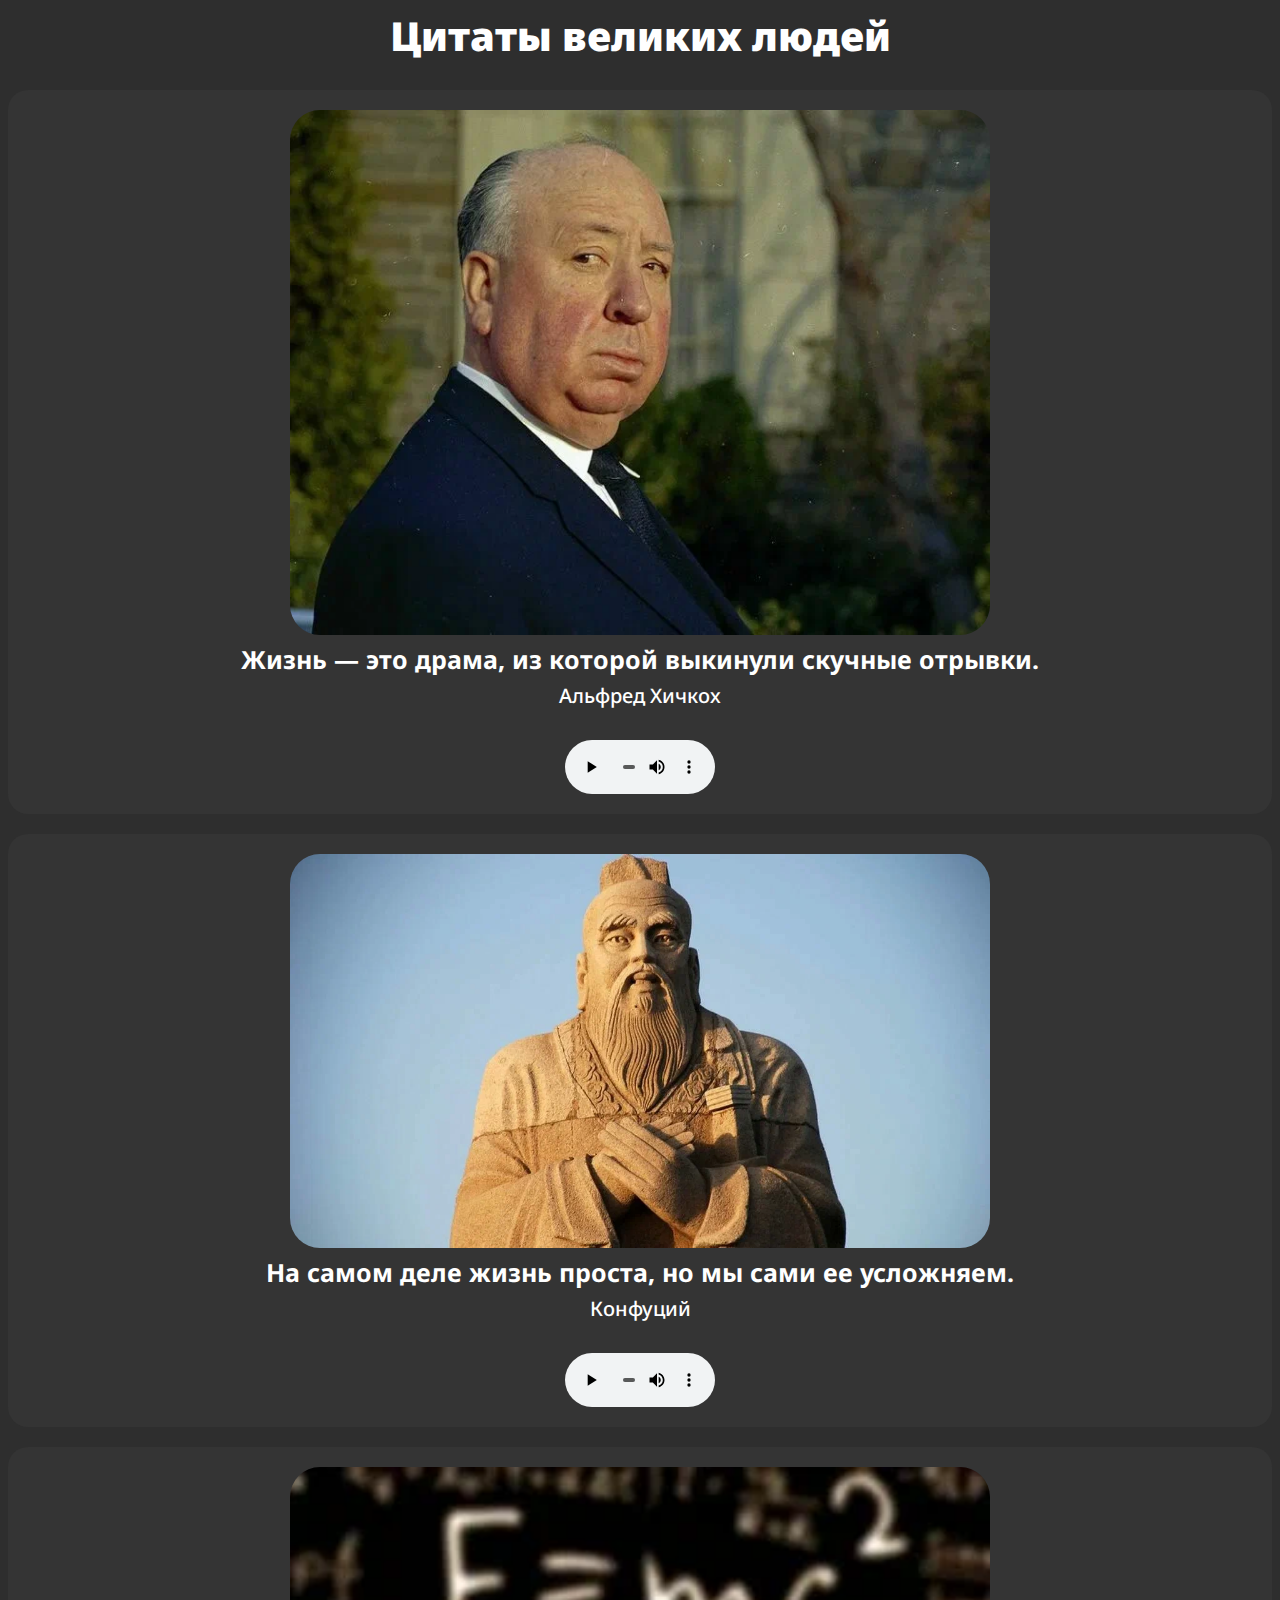
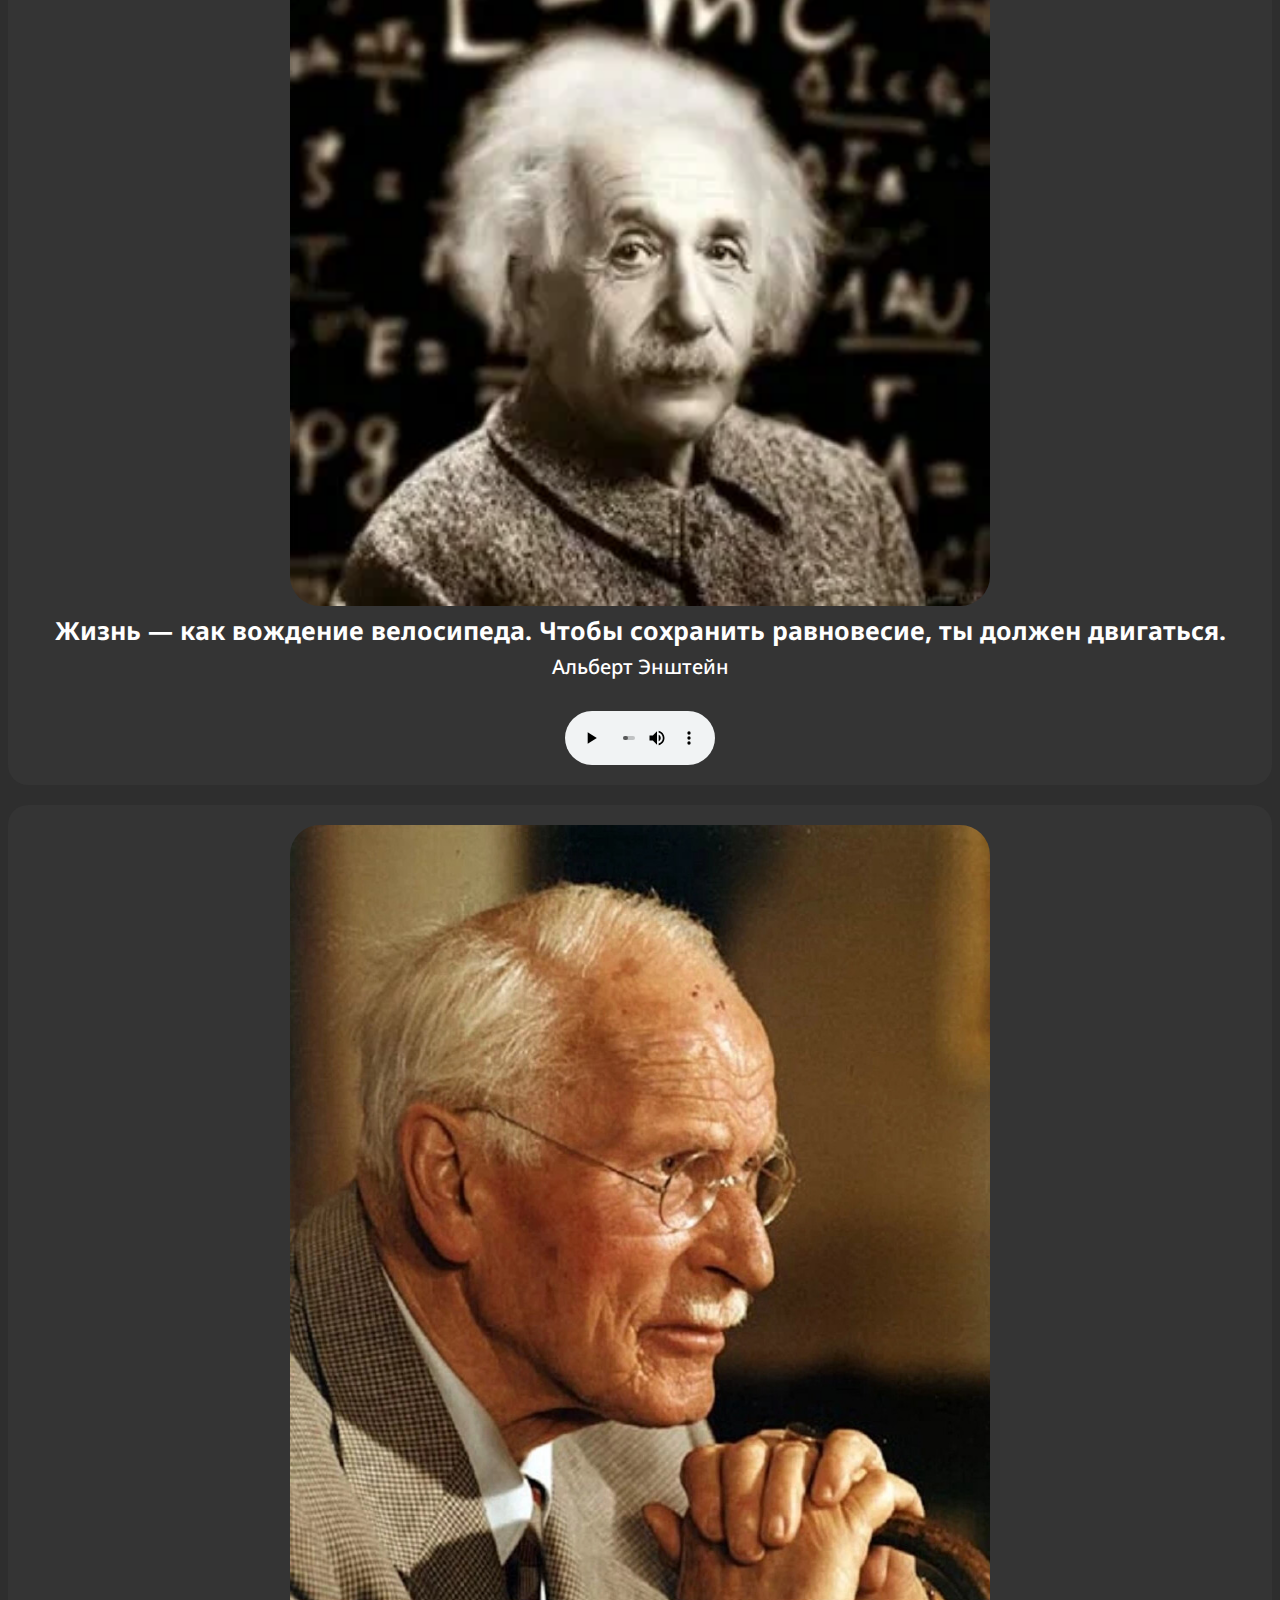
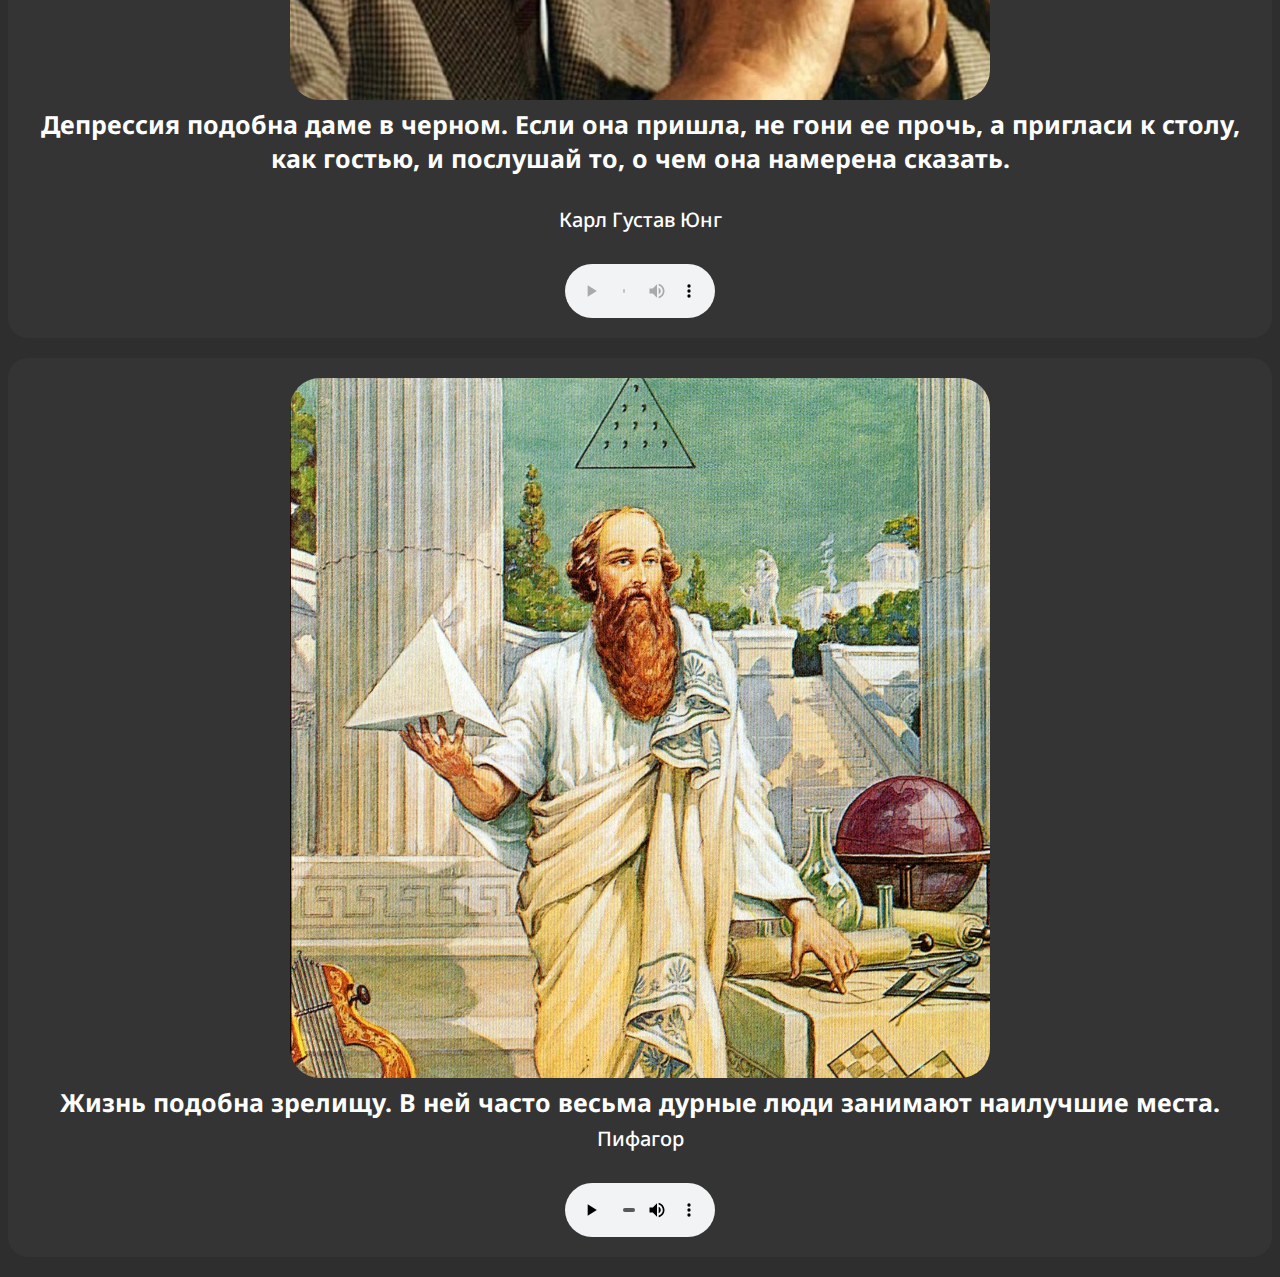
==== цитатник/index.html @ fbae07db "Add files via upload" ====
<!DOCTYPE html>
<html lang="ru">
<head>
    <meta charset="UTF-8">
    <meta name="viewport" content="width=device-width, initial-scale=1.0">
    <title>Сайт для вебинара</title>
    <link rel="stylesheet" href="styles/index.css">
</head>
<body>
    <h1>Цитаты великих людей</h1>
    <center>
    <div>
        <img src="images/1.png">
        <h3>Жизнь — это драма, из которой выкинули скучные отрывки.</h3>
        <a href="Alphred.html">Альфред Хичкох</a>
        <audio controls src="audio/Альфред Хичкох.mp3">
    </div>
    <div>
        <img src="images/2.png">
        <h3>На самом деле жизнь проста, но мы сами ее усложняем.</h3>
        <a href="Konfusui.html">Конфуций</a>
        <audio controls src="audio/Конфуций.mp3"></audio>
    </div>
    <div>
        <img src="images/3.png">
        <h3>Жизнь — как вождение велосипеда. Чтобы сохранить равновесие, ты должен двигаться.</h3>
        <a href="Albert.html" >Альберт Энштейн</a>
        <audio controls src="audio/Энштейн.mp3"></audio>
    </div>
    <div>
        <img src="images/4.png">
        <h3>Депрессия подобна даме в черном. Если она пришла, не гони ее прочь, а пригласи к столу, как гостью, и послушай то, о чем она намерена сказать.</p>
        <a href="Karl.html">Карл Густав Юнг</a>
        <audio controls src="audio/Карл Густаф Юнг.mp3">
    </div>
    <div>
        <img src="images/5.png">
        <h3>Жизнь подобна зрелищу. В ней часто весьма дурные люди занимают наилучшие места.</h3>
        <a href="Pifagor.html">Пифагор</a>
        <audio controls src="audio/Пифагор.mp3"></audio>
    </div>
</center>
    
</body>
</html>
---- цитатник/styles/index.css ----
@import url('https://fonts.googleapis.com/css2?family=Noto+Sans:ital,wght@0,100..900;1,100..900&display=swap');@import url('https://fonts.googleapis.com/css2?family=Prompt:ital,wght@0,100;0,200;0,300;0,400;0,500;0,600;0,700;0,800;0,900;1,100;1,200;1,300;1,400;1,500;1,600;1,700;1,800;1,900&display=swap');

body{
    background-color: rgb(46, 46, 46);
}

*{
    color: rgb(255, 255, 255);
    font-family: "Noto Sans", serif;
    font-size: 25px;
}

img{
    width: 100%;
    margin: 0px;
    border-radius: 30px;
    min-width: 300px;
    max-width: 700px;
}

div{
    background-color: rgb(52, 52, 52);
    padding: 20px;
    margin-bottom: 20px;
    border-radius: 20px;
}

h3{
    margin: 0px;
}

div:hover{
    padding-top: 40px;
    padding-bottom: 40px;
    transition: 0.3s;
}
h3:hover{
    color: rgb(255, 166, 0);
    transition: 0.3s;
}
h1{
    font-size: 40px;
    margin-top: 0;
    text-align: center;
    font-weight: 900;
}
a{
    text-decoration: none;
    font-family: "Noto Sans", serif;
    margin: 0;
    margin-top: 10px;
    font-weight: 500;
    font-size: 20px;
}
a:hover{
    color: rgb(255, 81, 0);
    transition: 0.3s;
}

audio{
    display: block;
    margin-top: 30px;
    margin-bottom: 0;
    width: 150px;
}
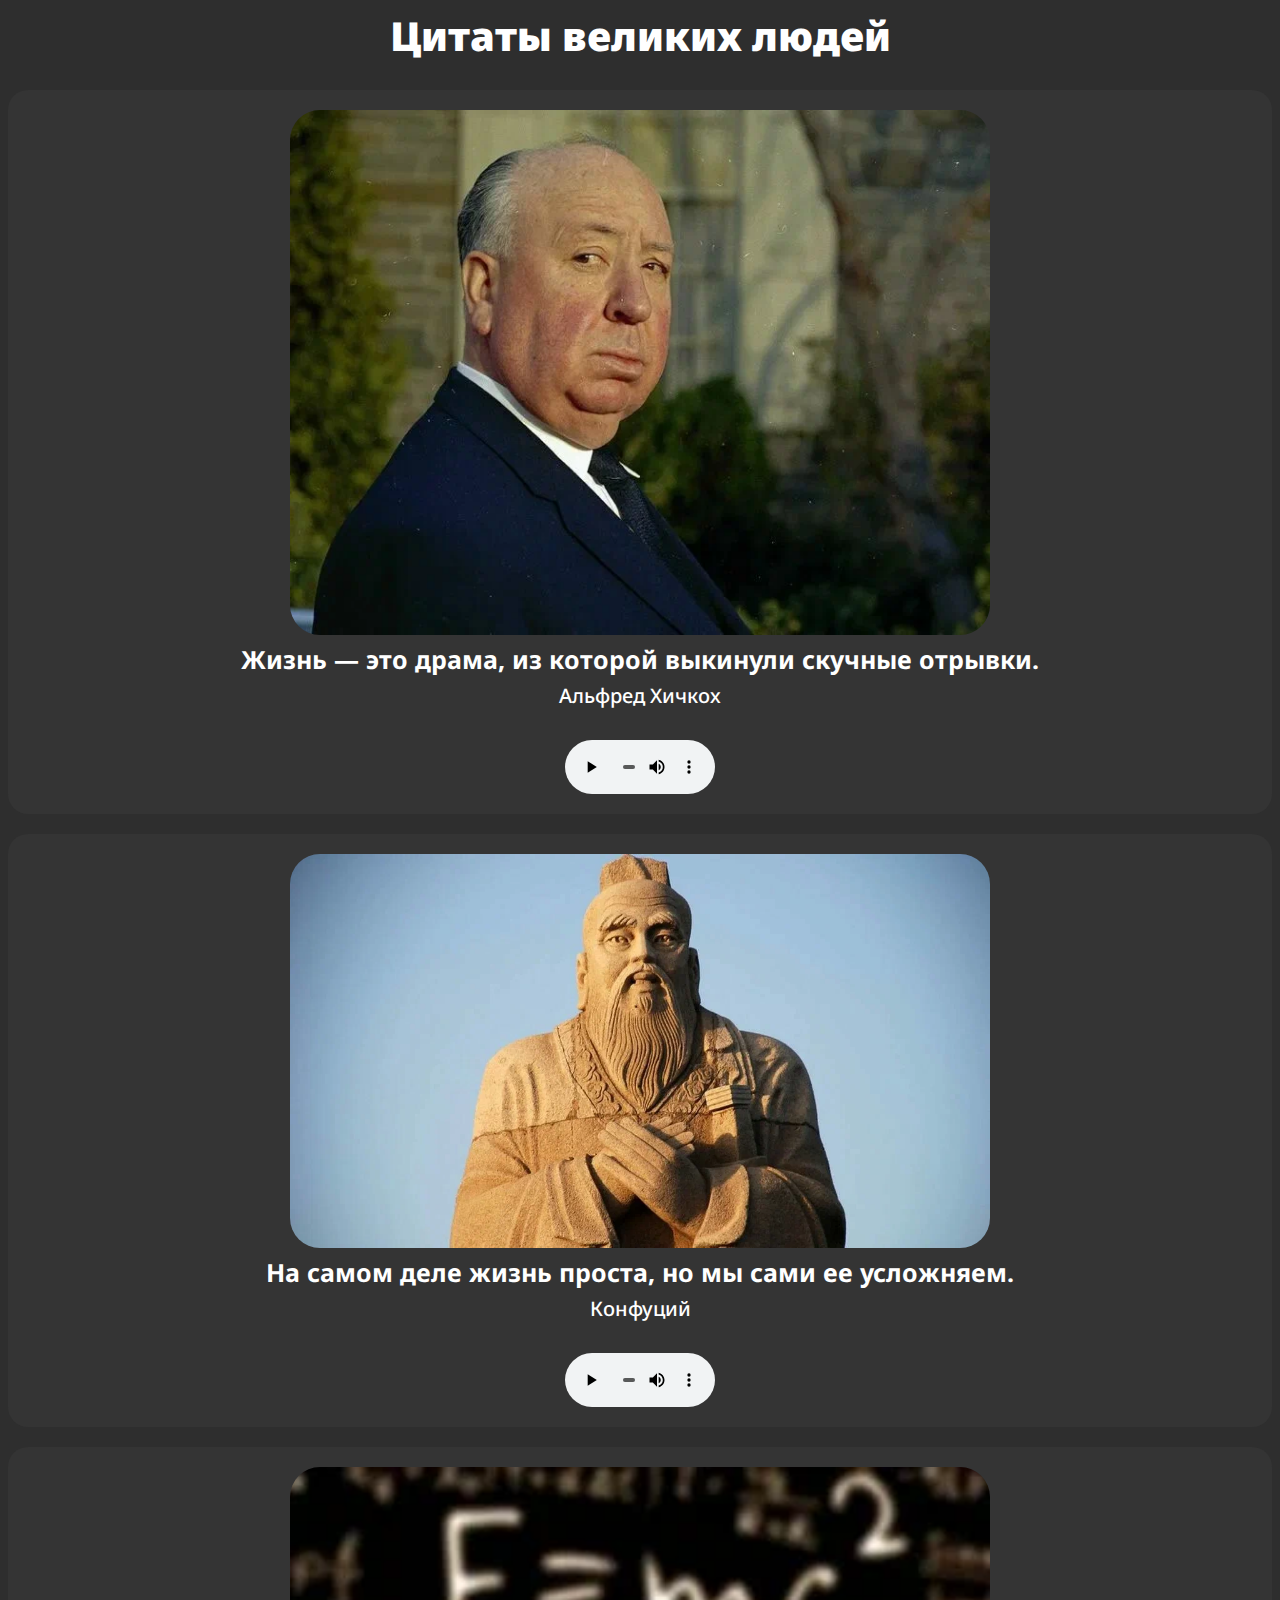
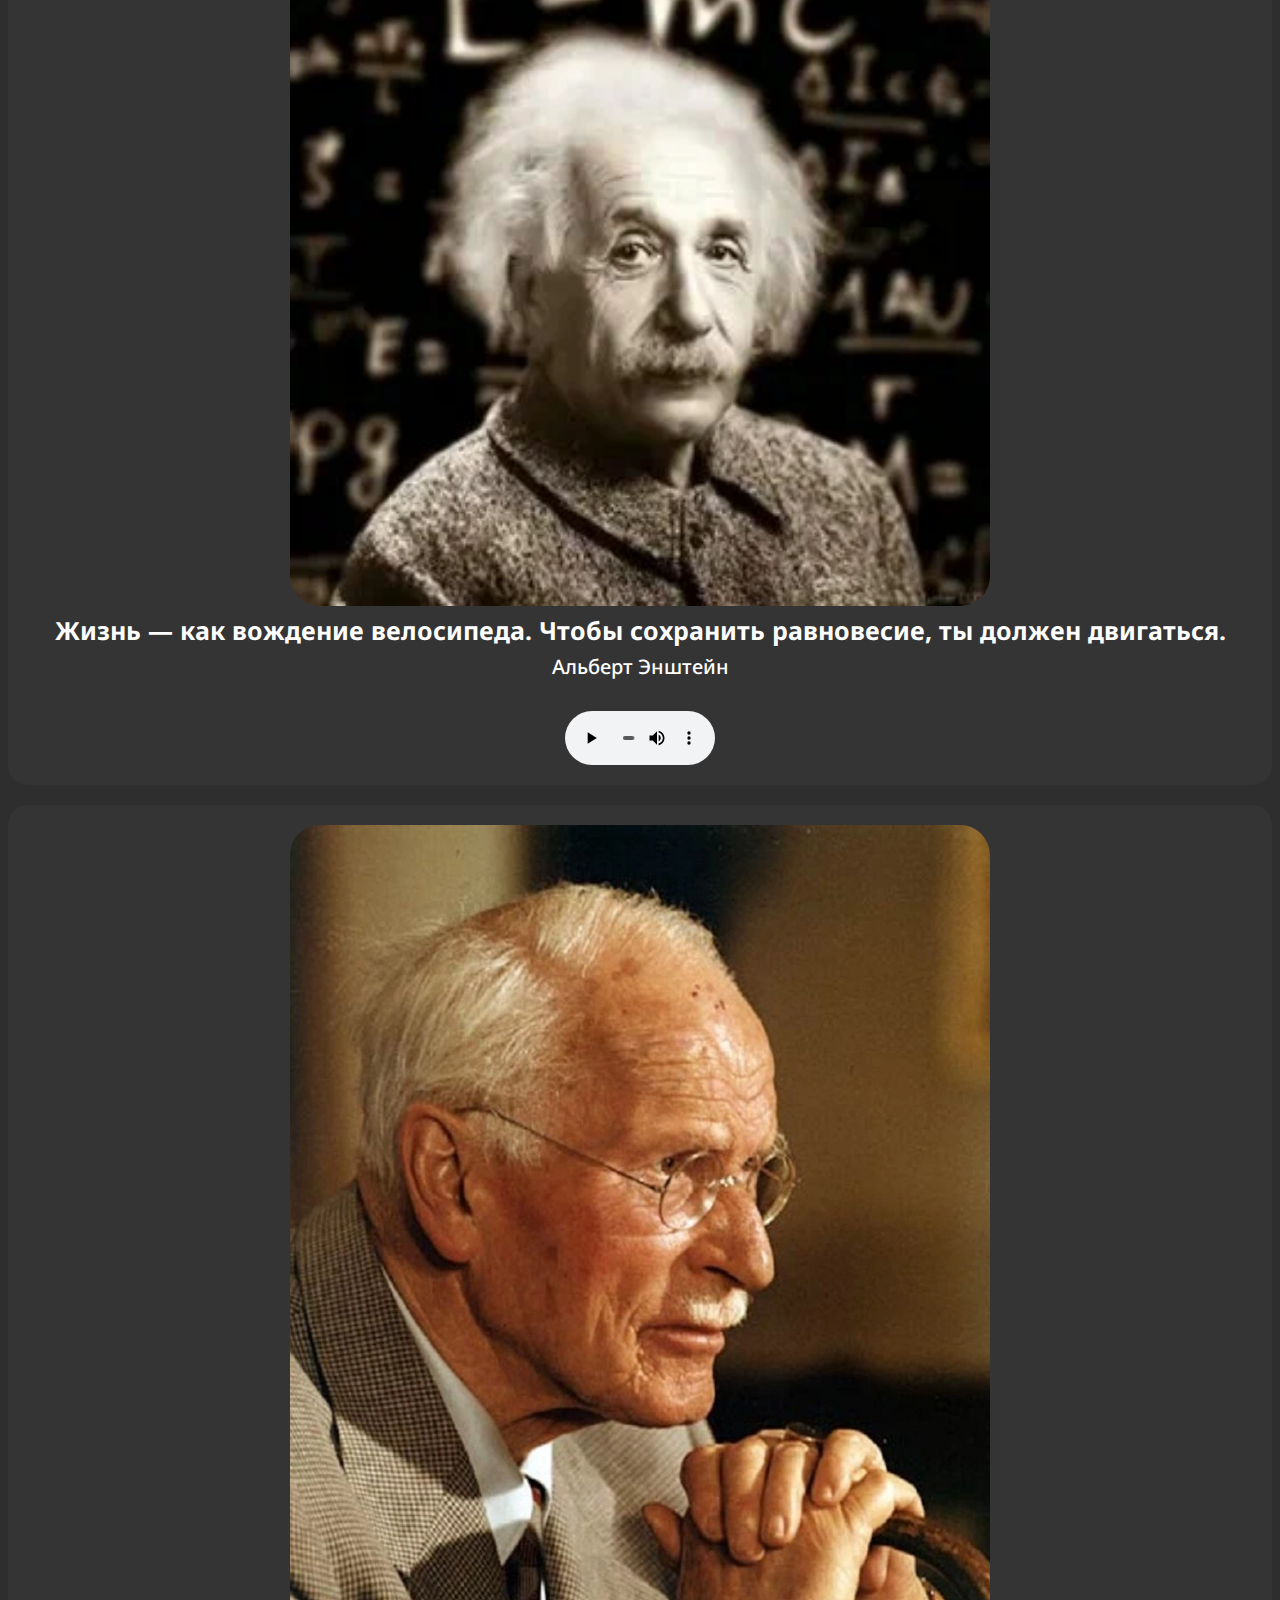
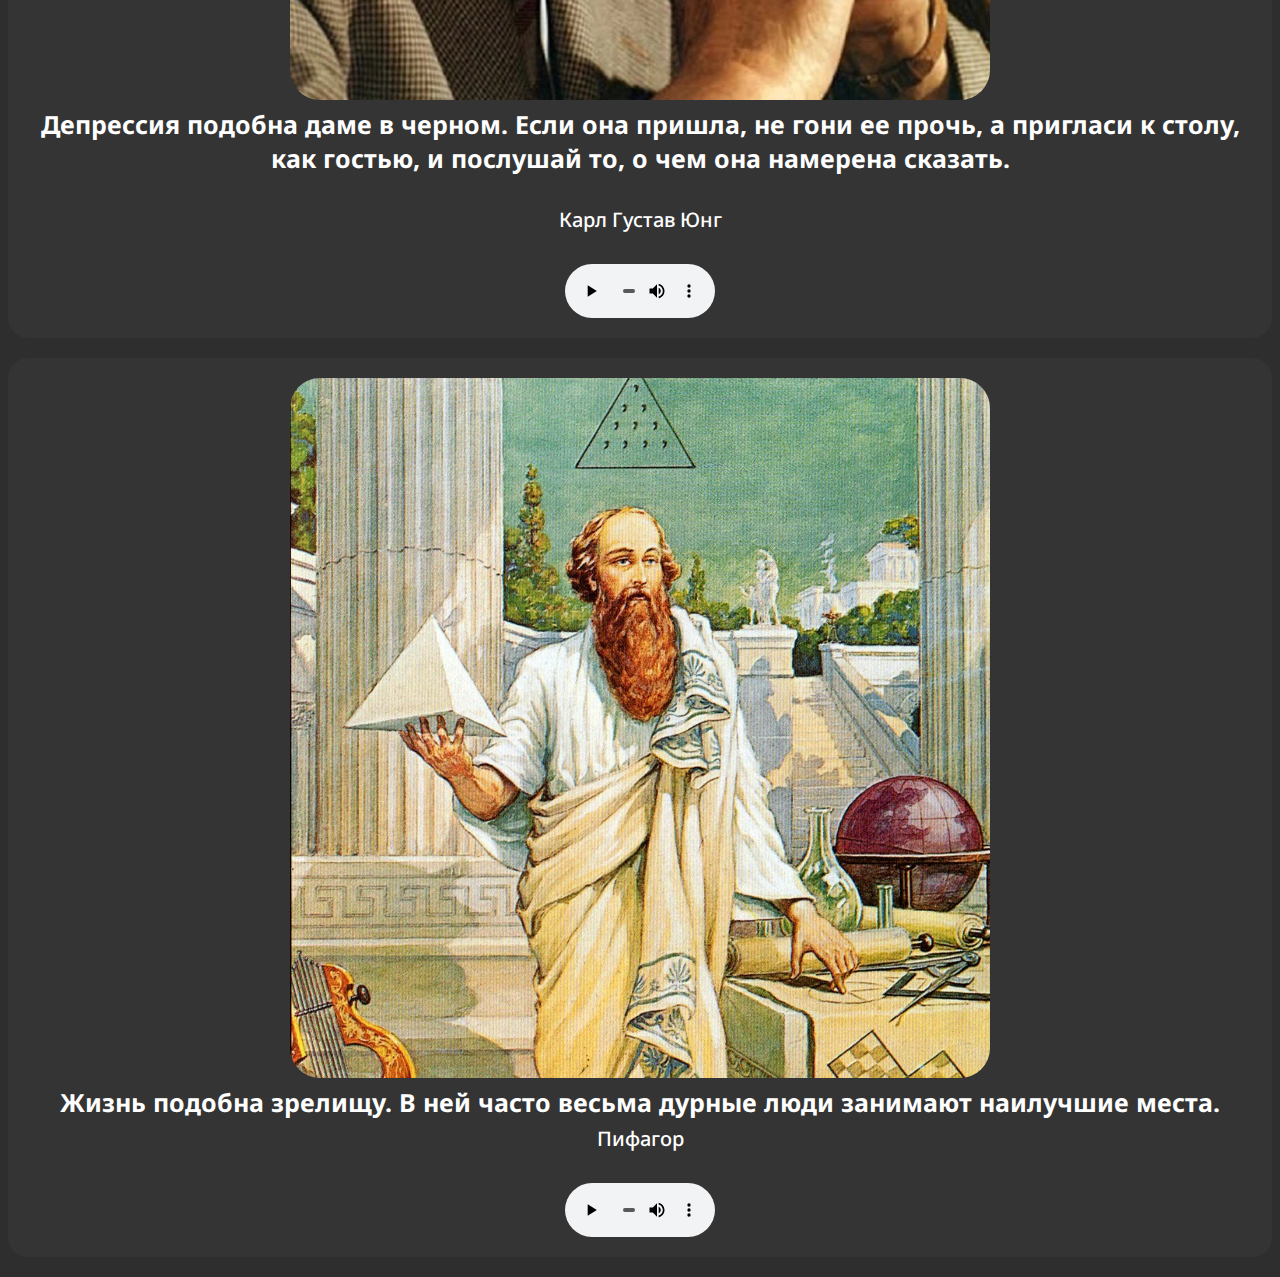
==== commit 906ace97: "Update index.html" ====
--- a/цитатник/index.html
+++ b/цитатник/index.html
@@ -3,7 +3,7 @@
 <head>
     <meta charset="UTF-8">
     <meta name="viewport" content="width=device-width, initial-scale=1.0">
-    <title>Сайт для вебинара</title>
+    <title>Цитаты великих людей</title>
     <link rel="stylesheet" href="styles/index.css">
 </head>
 <body>
@@ -31,7 +31,7 @@
         <img src="images/4.png">
         <h3>Депрессия подобна даме в черном. Если она пришла, не гони ее прочь, а пригласи к столу, как гостью, и послушай то, о чем она намерена сказать.</p>
         <a href="Karl.html">Карл Густав Юнг</a>
-        <audio controls src="audio/Карл Густаф Юнг.mp3">
+        <audio controls src="audio/Карл Густав Юнг.mp3">
     </div>
     <div>
         <img src="images/5.png">
@@ -42,4 +42,4 @@
 </center>
     
 </body>
-</html>+</html>
